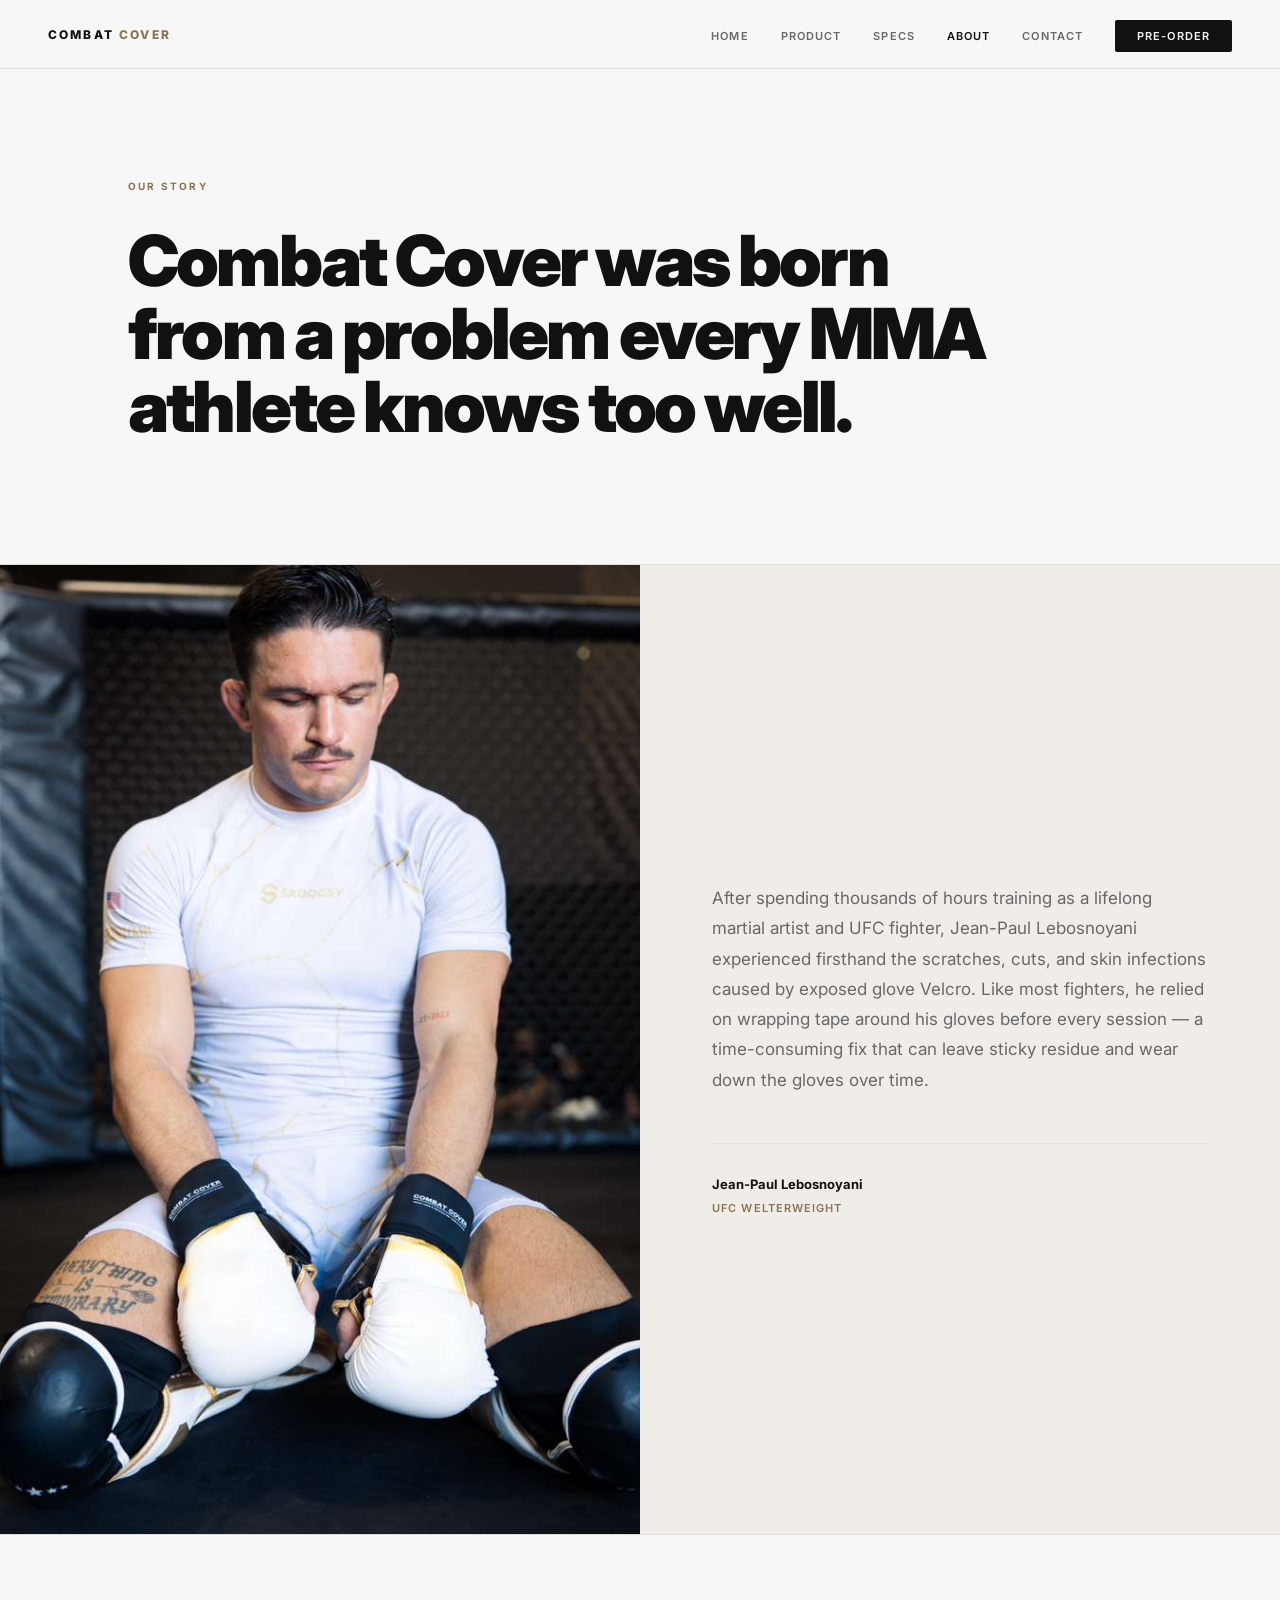
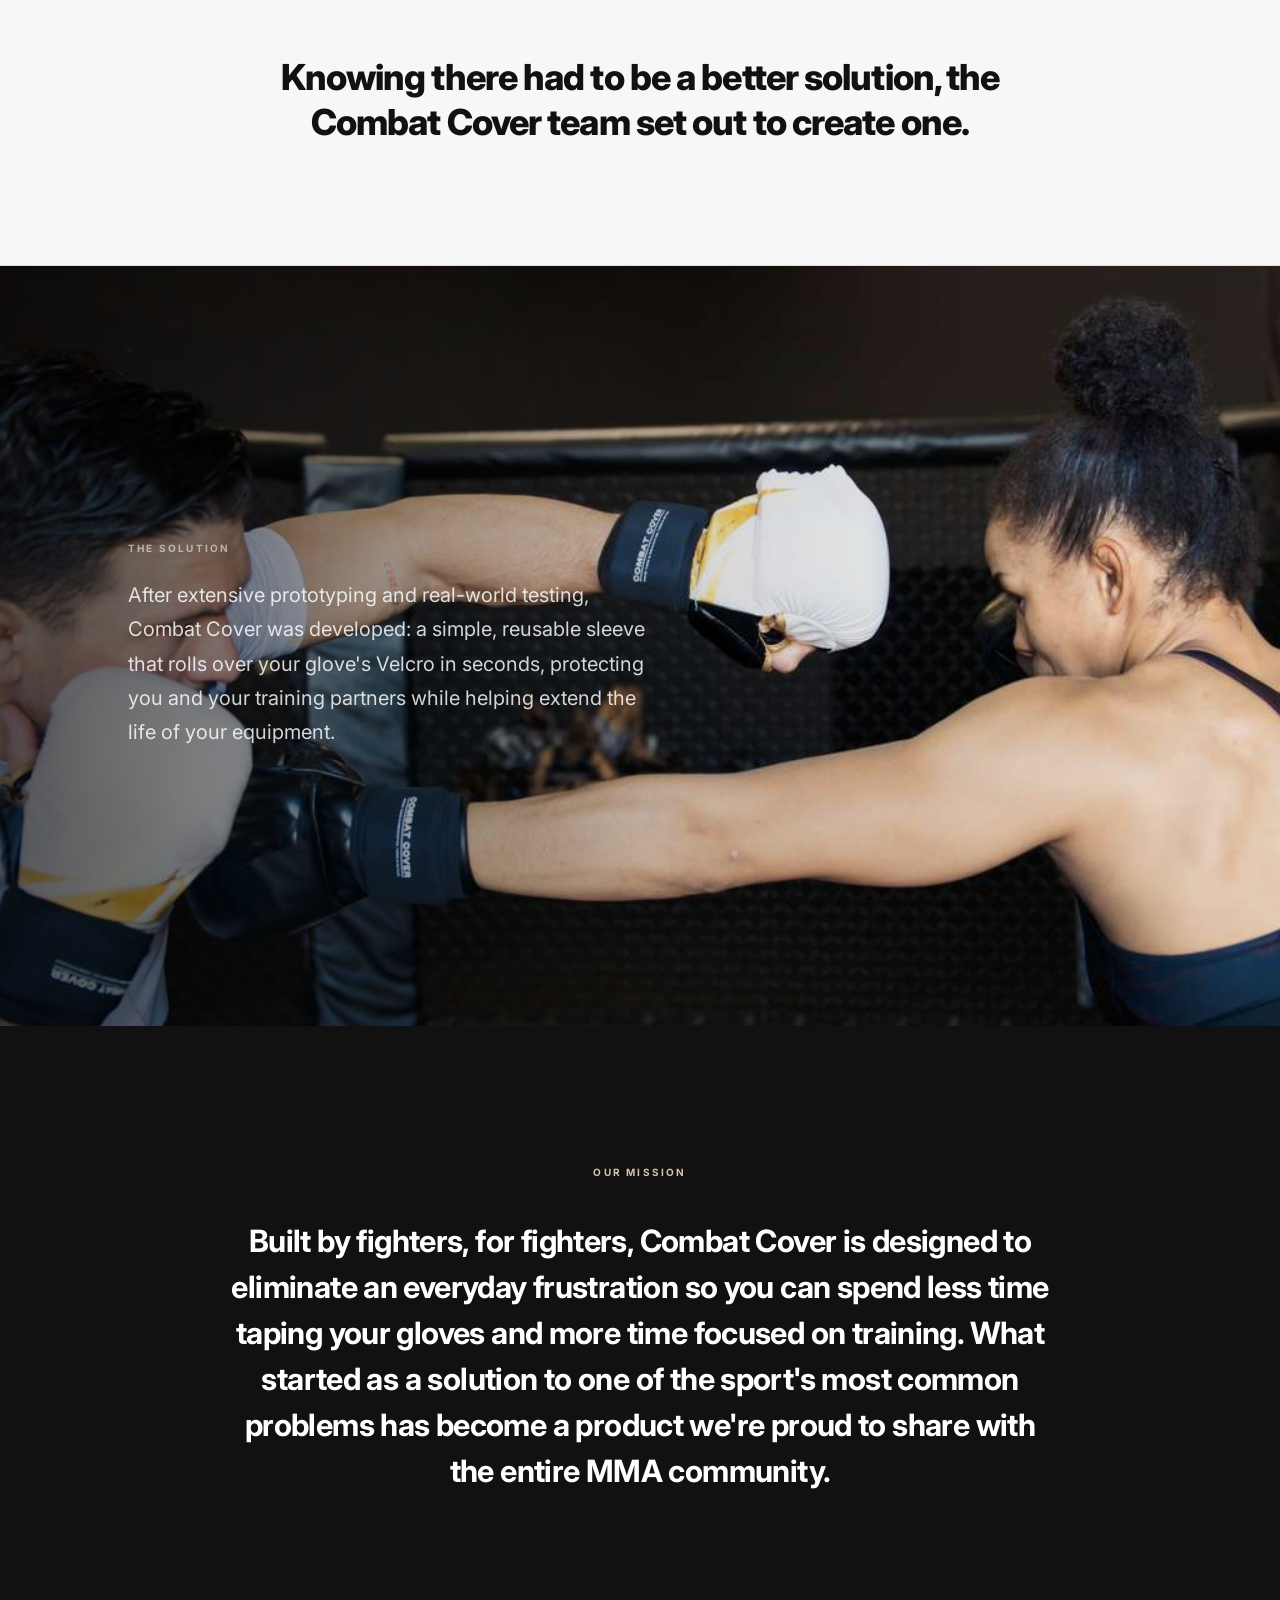
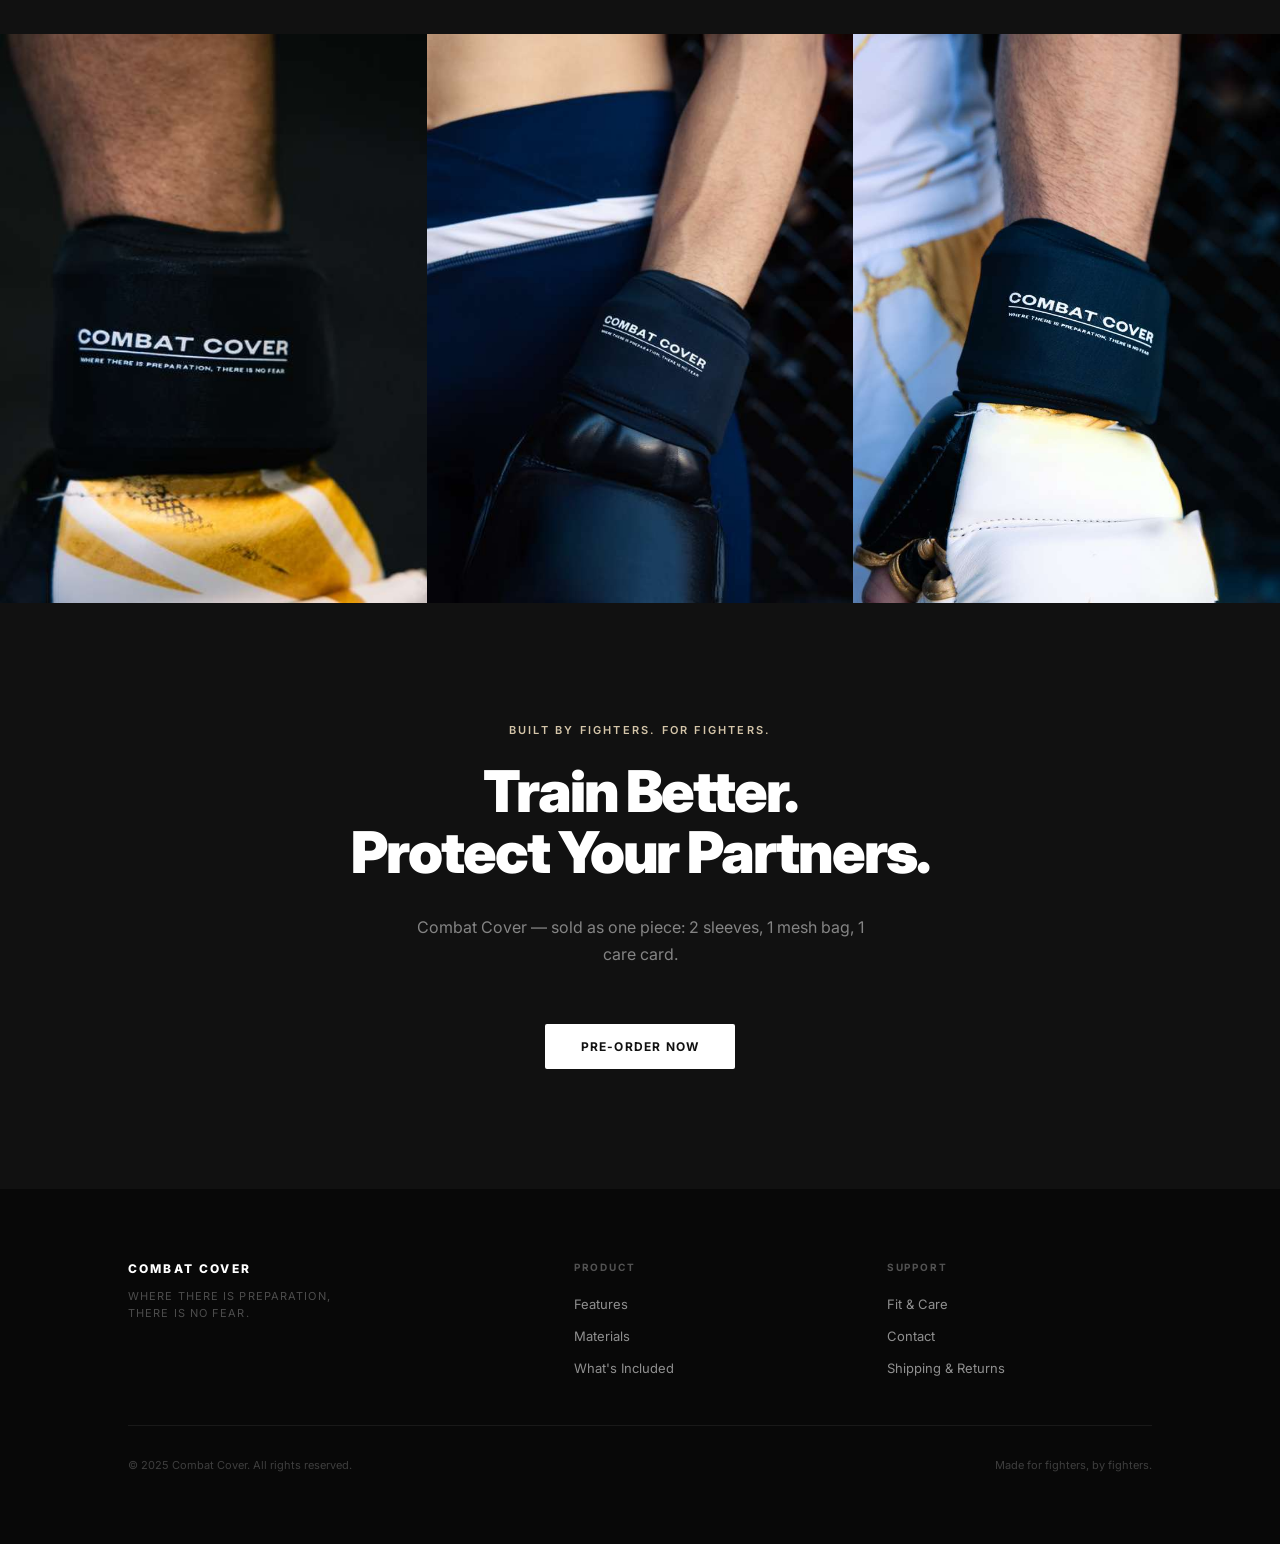
==== about.html @ d0fc9326 "updated pictures and added about and product page" ====
<!DOCTYPE html>
<html lang="en">
<head>
<meta charset="UTF-8">
<meta name="viewport" content="width=device-width, initial-scale=1.0">
<title>About — Combat Cover</title>
<link rel="preconnect" href="https://fonts.googleapis.com">
<link rel="preconnect" href="https://fonts.gstatic.com" crossorigin>
<link href="https://fonts.googleapis.com/css2?family=Inter:wght@300;400;500;600;700;800;900&display=swap" rel="stylesheet">
<style>

*, *::before, *::after { margin: 0; padding: 0; box-sizing: border-box; }

:root {
  --bg:       #F7F7F7;
  --text:     #111111;
  --accent:   #8B7355;
  --accent-lt:#D4C5A9;
  --mid:      #686868;
  --border:   #E0DDD8;
  --warm:     #F0EDE8;
  --dark-bg:  #111111;
  --font:     'Inter', -apple-system, 'Helvetica Neue', sans-serif;
  --ease:     cubic-bezier(0.16, 1, 0.3, 1);
}

html { background: var(--bg); color: var(--text); font-family: var(--font);
       -webkit-font-smoothing: antialiased; }
body { overflow-x: hidden; }
a    { text-decoration: none; color: inherit; }

/* ============================================================
   NAVBAR
   ============================================================ */
nav {
  position: fixed; top: 0; left: 0; right: 0;
  z-index: 200;
  height: 68px; padding: 0 48px;
  display: flex; align-items: center; justify-content: space-between;
  transition: background 0.4s, border-color 0.4s, backdrop-filter 0.4s;
}
nav.solid {
  background: rgba(247,247,247,0.92);
  backdrop-filter: blur(14px); -webkit-backdrop-filter: blur(14px);
  border-bottom: 1px solid var(--border);
}
.nav-logo { font-size: 12px; font-weight: 800; letter-spacing: 0.18em; text-transform: uppercase; }
.nav-logo em { font-style: normal; color: var(--accent); }
.nav-links { display: flex; align-items: center; gap: 32px; list-style: none; }
.nav-links a { font-size: 11px; font-weight: 600; letter-spacing: 0.1em; text-transform: uppercase;
               color: var(--mid); transition: color 0.2s; }
.nav-links a:hover { color: var(--text); }
.nav-links .cta-link { background: var(--text); color: var(--bg); padding: 9px 22px;
                        border-radius: 2px; transition: background 0.2s, transform 0.2s; }
.nav-links .cta-link:hover { background: var(--accent); color: #fff; transform: translateY(-1px); }

/* ============================================================
   HAMBURGER
   ============================================================ */
.hamburger {
  display: none; flex-direction: column; justify-content: center;
  gap: 5px; background: none; border: none; cursor: pointer; padding: 6px 4px; z-index: 201;
}
.hamburger span {
  display: block; width: 22px; height: 2px; background: var(--text);
  border-radius: 1px; transition: transform 0.35s var(--ease), opacity 0.25s;
  transform-origin: center;
}
.hamburger.active span:nth-child(1) { transform: translateY(7px) rotate(45deg); }
.hamburger.active span:nth-child(2) { opacity: 0; transform: scaleX(0); }
.hamburger.active span:nth-child(3) { transform: translateY(-7px) rotate(-45deg); }

#mobile-menu {
  position: fixed; top: 68px; left: 0; right: 0; z-index: 190;
  background: rgba(247,247,247,0.97); backdrop-filter: blur(16px); -webkit-backdrop-filter: blur(16px);
  border-bottom: 1px solid var(--border); max-height: 0; overflow: hidden;
  transition: max-height 0.4s var(--ease);
}
#mobile-menu.open { max-height: 380px; }
#mobile-menu ul { list-style: none; padding: 16px 24px 28px; display: flex; flex-direction: column; gap: 0; }
#mobile-menu li { border-bottom: 1px solid var(--border); }
#mobile-menu li:last-child { border-bottom: none; }
#mobile-menu a { display: block; padding: 16px 0; font-size: 13px; font-weight: 600;
                  letter-spacing: 0.08em; text-transform: uppercase; color: var(--text); }
.menu-cta { display: block; margin: 16px 24px 24px; background: var(--text); color: var(--bg) !important;
             text-align: center; padding: 16px; border-radius: 2px;
             font-size: 12px; font-weight: 700; letter-spacing: 0.1em; text-transform: uppercase; }

/* ============================================================
   SHARED
   ============================================================ */
.overline {
  font-size: 10px; font-weight: 700; letter-spacing: 0.22em;
  text-transform: uppercase; color: var(--accent);
  display: block; margin-bottom: 18px;
}
.btn {
  display: inline-block; border: none; cursor: pointer;
  font-size: 12px; font-weight: 700; letter-spacing: 0.1em;
  text-transform: uppercase; padding: 15px 36px; border-radius: 2px;
  transition: background 0.2s, color 0.2s, transform 0.2s, border-color 0.2s;
}
.btn-dark  { background: var(--text); color: var(--bg); }
.btn-dark:hover  { background: var(--accent); transform: translateY(-2px); }
.btn-light { background: #fff; color: var(--text); }
.btn-light:hover { background: var(--accent-lt); transform: translateY(-2px); }

/* ============================================================
   SCROLL REVEAL
   ============================================================ */
.reveal {
  opacity: 0; transform: translateY(28px);
  transition: opacity 0.85s var(--ease), transform 0.85s var(--ease);
}
.reveal.d1 { transition-delay: 0.1s; }
.reveal.d2 { transition-delay: 0.22s; }
.reveal.d3 { transition-delay: 0.34s; }
.reveal.visible { opacity: 1; transform: none; }

/* ============================================================
   ABOUT HERO
   ============================================================ */
#about-hero {
  padding: 180px 10% 120px;
  background: var(--bg);
  border-bottom: 1px solid var(--border);
  max-width: 100%;
}
.about-hero-overline {
  font-size: 10px; font-weight: 700; letter-spacing: 0.22em;
  text-transform: uppercase; color: var(--accent); display: block; margin-bottom: 32px;
}
.about-hero-headline {
  font-size: clamp(36px, 5.5vw, 80px);
  font-weight: 900; line-height: 1.04; letter-spacing: -0.04em;
  max-width: 900px;
}

/* ============================================================
   FOUNDER SECTION
   ============================================================ */
#founder {
  display: grid; grid-template-columns: 1fr 1fr;
  align-items: stretch; background: var(--warm);
}
.founder-visual { overflow: hidden; }
.founder-visual img {
  width: 100%; height: auto; display: block;
  transition: transform 0.7s var(--ease);
}
#founder:hover .founder-visual img { transform: scale(1.02); }
.founder-text {
  display: flex; flex-direction: column; justify-content: center;
  padding: 100px 72px;
}
.founder-text p {
  font-size: clamp(15px, 1.4vw, 17px); line-height: 1.78; color: var(--mid);
  margin-bottom: 0;
}
.founder-credit {
  margin-top: 48px; padding-top: 32px; border-top: 1px solid var(--border);
}
.founder-credit strong { display: block; font-size: 13px; font-weight: 700; color: var(--text); margin-bottom: 4px; }
.founder-credit span { font-size: 11px; font-weight: 600; letter-spacing: 0.1em;
                        text-transform: uppercase; color: var(--accent); }

/* ============================================================
   TRANSITION QUOTE
   ============================================================ */
#transition-quote {
  background: var(--bg); padding: 120px 10%;
  border-top: 1px solid var(--border); border-bottom: 1px solid var(--border);
  display: flex; align-items: center; justify-content: center;
}
.transition-quote-inner { max-width: 760px; text-align: center; }
.transition-quote-inner p {
  font-size: clamp(22px, 2.8vw, 38px); font-weight: 800;
  line-height: 1.25; letter-spacing: -0.025em; color: var(--text);
}

/* ============================================================
   ACTION BAND
   ============================================================ */
#action-band {
  position: relative; overflow: hidden;
  height: clamp(480px, 65vw, 760px);
}
#action-band img {
  width: 100%; height: 100%; object-fit: cover; object-position: center 40%; display: block;
}
#action-band .band-overlay {
  position: absolute; inset: 0;
  background: linear-gradient(to right, rgba(0,0,0,0.65) 0%, rgba(0,0,0,0.15) 55%, transparent 100%);
  display: flex; align-items: center; padding: 0 10%;
}
.band-text { color: #fff; max-width: 520px; }
.band-text .overline { color: rgba(255,255,255,0.55); margin-bottom: 24px; }
.band-text p {
  font-size: clamp(16px, 1.8vw, 20px); line-height: 1.72; color: rgba(255,255,255,0.82);
}

/* ============================================================
   MISSION
   ============================================================ */
#mission {
  background: var(--dark-bg); padding: 140px 10%;
  display: flex; flex-direction: column; align-items: center; justify-content: center;
  text-align: center;
}
.mission-label {
  font-size: 10px; font-weight: 700; letter-spacing: 0.22em;
  text-transform: uppercase; color: var(--accent-lt); margin-bottom: 40px; display: block;
}
.mission-text {
  font-size: clamp(20px, 2.4vw, 32px); font-weight: 700;
  line-height: 1.5; letter-spacing: -0.02em;
  color: #fff; max-width: 820px;
}
.mission-text em { font-style: normal; color: var(--accent-lt); }

/* ============================================================
   PHOTO STRIP
   ============================================================ */
#photo-strip {
  display: grid; grid-template-columns: repeat(3, 1fr); gap: 0;
}
#photo-strip img {
  width: 100%; aspect-ratio: 3/4; object-fit: cover; display: block;
  transition: transform 0.7s var(--ease);
}
#photo-strip img:hover { transform: scale(1.03); }
.strip-item { overflow: hidden; position: relative; }

/* ============================================================
   CTA
   ============================================================ */
#cta {
  background: var(--dark-bg); min-height: 60vh;
  display: flex; flex-direction: column; align-items: center; justify-content: center;
  text-align: center; padding: 120px 20%;
}
.cta-pre  { font-size: 11px; font-weight: 600; letter-spacing: 0.2em; text-transform: uppercase;
             color: var(--accent-lt); margin-bottom: 24px; }
.cta-head { font-size: clamp(36px, 4.5vw, 64px); font-weight: 900; line-height: 1.05;
             letter-spacing: -0.035em; color: #fff; margin-bottom: 32px; max-width: 640px; }
.cta-sub  { font-size: 16px; line-height: 1.68; color: rgba(247,247,247,0.5);
             margin-bottom: 56px; max-width: 460px; }

/* ============================================================
   FOOTER
   ============================================================ */
footer {
  background: #080808; padding: 72px 10%;
  display: grid; grid-template-columns: 1.5fr 1fr 1fr; gap: 48px;
}
.ft-brand .ft-logo { font-size: 12px; font-weight: 800; letter-spacing: 0.18em;
                      text-transform: uppercase; color: #fff; margin-bottom: 12px; }
.ft-brand .ft-tag  { font-size: 11px; color: rgba(255,255,255,0.28);
                      letter-spacing: 0.1em; text-transform: uppercase; line-height: 1.6; }
.ft-col h5 { font-size: 10px; font-weight: 700; letter-spacing: 0.18em; text-transform: uppercase;
              color: rgba(255,255,255,0.3); margin-bottom: 20px; }
.ft-col ul { list-style: none; display: flex; flex-direction: column; gap: 12px; }
.ft-col a  { font-size: 13px; color: rgba(255,255,255,0.55); transition: color 0.2s; }
.ft-col a:hover { color: #fff; }
.ft-copy {
  grid-column: 1 / -1; border-top: 1px solid rgba(255,255,255,0.07);
  padding-top: 32px; display: flex; justify-content: space-between;
  font-size: 11px; color: rgba(255,255,255,0.22);
}

/* ============================================================
   RESPONSIVE
   ============================================================ */
@media (max-width: 900px) {
  nav { padding: 0 24px; }
  .nav-links { display: none; }
  .hamburger { display: flex; }

  #about-hero { padding: 130px 24px 80px; }

  #founder { grid-template-columns: 1fr; }
  .founder-visual { order: -1; }
  .founder-text { padding: 56px 24px; }

  #transition-quote { padding: 80px 24px; }

  .band-text { max-width: 100%; }

  #mission { padding: 96px 24px; }

  #photo-strip { grid-template-columns: 1fr; }
  #photo-strip img { aspect-ratio: 4/3; }

  #cta { padding: 88px 24px; min-height: auto; }

  footer { grid-template-columns: 1fr; padding: 56px 24px; }
  .ft-copy { flex-direction: column; gap: 8px; }
}

</style>
</head>
<body>

<!-- ============================================================
     NAVBAR
     ============================================================ -->
<nav id="navbar">
  <a href="index.html" class="nav-logo">Combat <em>Cover</em></a>
  <ul class="nav-links">
    <li><a href="index.html">Home</a></li>
    <li><a href="product.html">Product</a></li>
    <li><a href="index.html#materials">Specs</a></li>
    <li><a href="about.html" style="color: var(--text);">About</a></li>
    <li><a href="index.html#contact">Contact</a></li>
    <li><a href="product.html" class="cta-link">Pre-order</a></li>
  </ul>
  <button class="hamburger" id="hamburger" aria-label="Open menu">
    <span></span><span></span><span></span>
  </button>
</nav>

<div id="mobile-menu">
  <ul>
    <li><a href="index.html" class="menu-link">Home</a></li>
    <li><a href="product.html" class="menu-link">Product</a></li>
    <li><a href="index.html#materials" class="menu-link">Specs</a></li>
    <li><a href="about.html" class="menu-link">About</a></li>
    <li><a href="index.html#contact" class="menu-link">Contact</a></li>
  </ul>
  <a href="product.html" class="menu-cta menu-link">Pre-order Now</a>
</div>

<!-- ============================================================
     HERO
     ============================================================ -->
<section id="about-hero">
  <span class="about-hero-overline reveal">Our Story</span>
  <h1 class="about-hero-headline reveal d1">Combat Cover was born from a problem every MMA athlete knows too well.</h1>
</section>

<!-- ============================================================
     FOUNDER
     ============================================================ -->
<section id="founder">
  <div class="founder-visual">
    <img src="images/f8.jpeg" alt="Jean-Paul Lebosnoyani, UFC Welterweight">
  </div>
  <div class="founder-text">
    <p class="reveal d1">After spending thousands of hours training as a lifelong martial artist and UFC fighter, Jean-Paul Lebosnoyani experienced firsthand the scratches, cuts, and skin infections caused by exposed glove Velcro. Like most fighters, he relied on wrapping tape around his gloves before every session — a time-consuming fix that can leave sticky residue and wear down the gloves over time.</p>
    <div class="founder-credit reveal d2">
      <strong>Jean-Paul Lebosnoyani</strong>
      <span>UFC Welterweight</span>
    </div>
  </div>
</section>

<!-- ============================================================
     TRANSITION QUOTE
     ============================================================ -->
<section id="transition-quote">
  <div class="transition-quote-inner">
    <p class="reveal">Knowing there had to be a better solution, the Combat Cover team set out to create one.</p>
  </div>
</section>

<!-- ============================================================
     ACTION BAND
     ============================================================ -->
<section id="action-band">
  <img src="images/f7.jpeg" alt="Fighters sparring with Combat Cover">
  <div class="band-overlay">
    <div class="band-text">
      <span class="overline">The Solution</span>
      <p class="reveal">After extensive prototyping and real-world testing, Combat Cover was developed: a simple, reusable sleeve that rolls over your glove's Velcro in seconds, protecting you and your training partners while helping extend the life of your equipment.</p>
    </div>
  </div>
</section>

<!-- ============================================================
     MISSION
     ============================================================ -->
<section id="mission">
  <span class="mission-label reveal">Our Mission</span>
  <p class="mission-text reveal d1">Built by fighters, for fighters, Combat Cover is designed to eliminate an everyday frustration so you can spend less time taping your gloves and more time focused on training. What started as a solution to one of the sport's most common problems has become a product we're proud to share with the entire MMA community.</p>
</section>

<!-- ============================================================
     PHOTO STRIP
     ============================================================ -->
<div id="photo-strip">
  <div class="strip-item">
    <img src="images/f1.jpeg" alt="Combat Cover on glove">
  </div>
  <div class="strip-item">
    <img src="images/f2.jpeg" alt="Combat Cover at the cage">
  </div>
  <div class="strip-item">
    <img src="images/f12.jpeg" alt="Combat Cover detail">
  </div>
</div>

<!-- ============================================================
     CTA
     ============================================================ -->
<section id="cta">
  <p class="cta-pre reveal">Built by fighters. For fighters.</p>
  <h2 class="cta-head reveal d1">Train Better.<br>Protect Your Partners.</h2>
  <p class="cta-sub reveal d2">Combat Cover — sold as one piece: 2 sleeves, 1 mesh bag, 1 care card.</p>
  <a href="product.html" class="btn btn-light reveal d3">Pre-order Now</a>
</section>

<!-- ============================================================
     FOOTER
     ============================================================ -->
<footer>
  <div class="ft-brand">
    <div class="ft-logo">Combat Cover</div>
    <div class="ft-tag">Where there is preparation,<br>there is no fear.</div>
  </div>
  <div class="ft-col">
    <h5>Product</h5>
    <ul>
      <li><a href="index.html#features">Features</a></li>
      <li><a href="index.html#materials">Materials</a></li>
      <li><a href="index.html#includes">What's Included</a></li>
    </ul>
  </div>
  <div class="ft-col">
    <h5>Support</h5>
    <ul>
      <li><a href="index.html#care">Fit &amp; Care</a></li>
      <li><a href="#">Contact</a></li>
      <li><a href="#">Shipping &amp; Returns</a></li>
    </ul>
  </div>
  <div class="ft-copy">
    <span>© 2025 Combat Cover. All rights reserved.</span>
    <span>Made for fighters, by fighters.</span>
  </div>
</footer>

<script>
const navbar   = document.getElementById('navbar')
const hamburger  = document.getElementById('hamburger')
const mobileMenu = document.getElementById('mobile-menu')

window.addEventListener('scroll', () => {
  navbar.classList.toggle('solid', window.scrollY > 40)
}, { passive: true })

hamburger.addEventListener('click', () => {
  hamburger.classList.toggle('active')
  mobileMenu.classList.toggle('open')
})
mobileMenu.querySelectorAll('.menu-link').forEach(link => {
  link.addEventListener('click', () => {
    hamburger.classList.remove('active')
    mobileMenu.classList.remove('open')
  })
})

const revealObs = new IntersectionObserver(entries => {
  entries.forEach(e => {
    if (e.isIntersecting) { e.target.classList.add('visible'); revealObs.unobserve(e.target) }
  })
}, { threshold: 0.12, rootMargin: '0px 0px -40px 0px' })
document.querySelectorAll('.reveal').forEach(el => revealObs.observe(el))
</script>

</body>
</html>
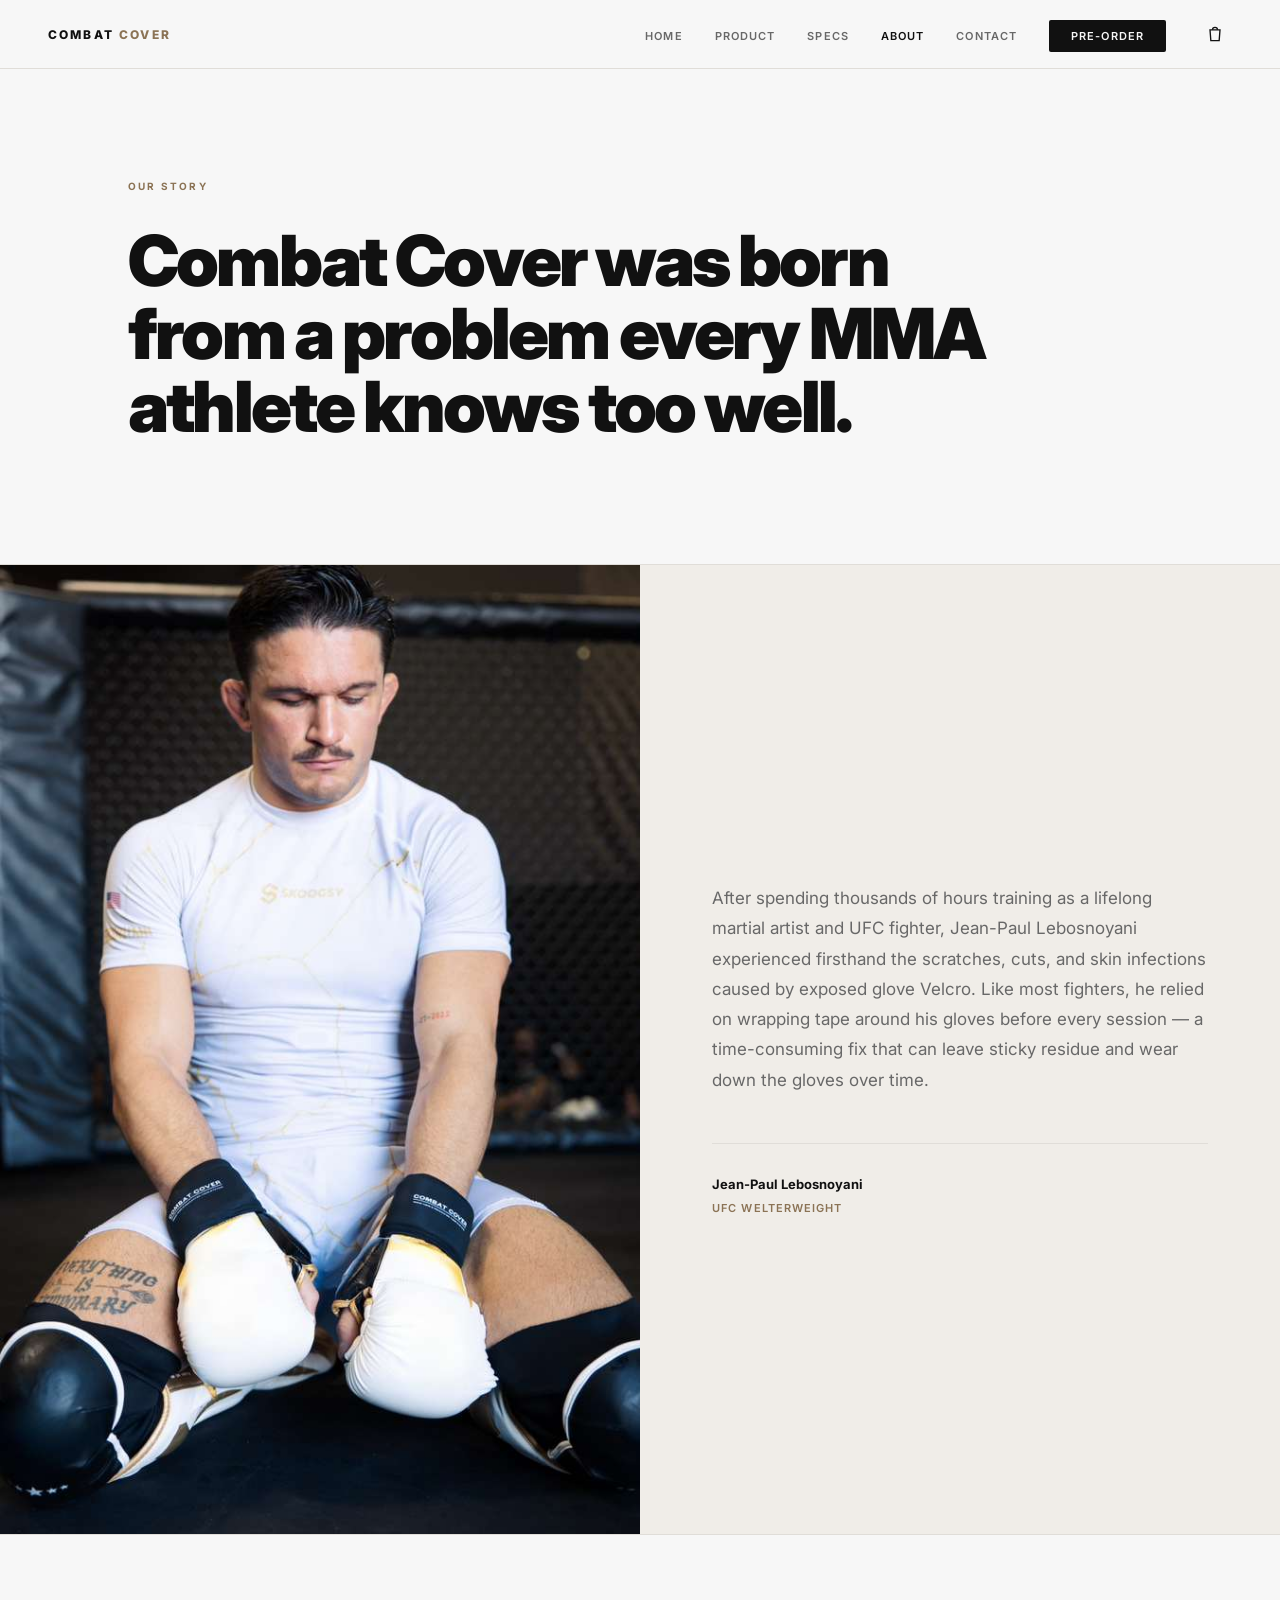
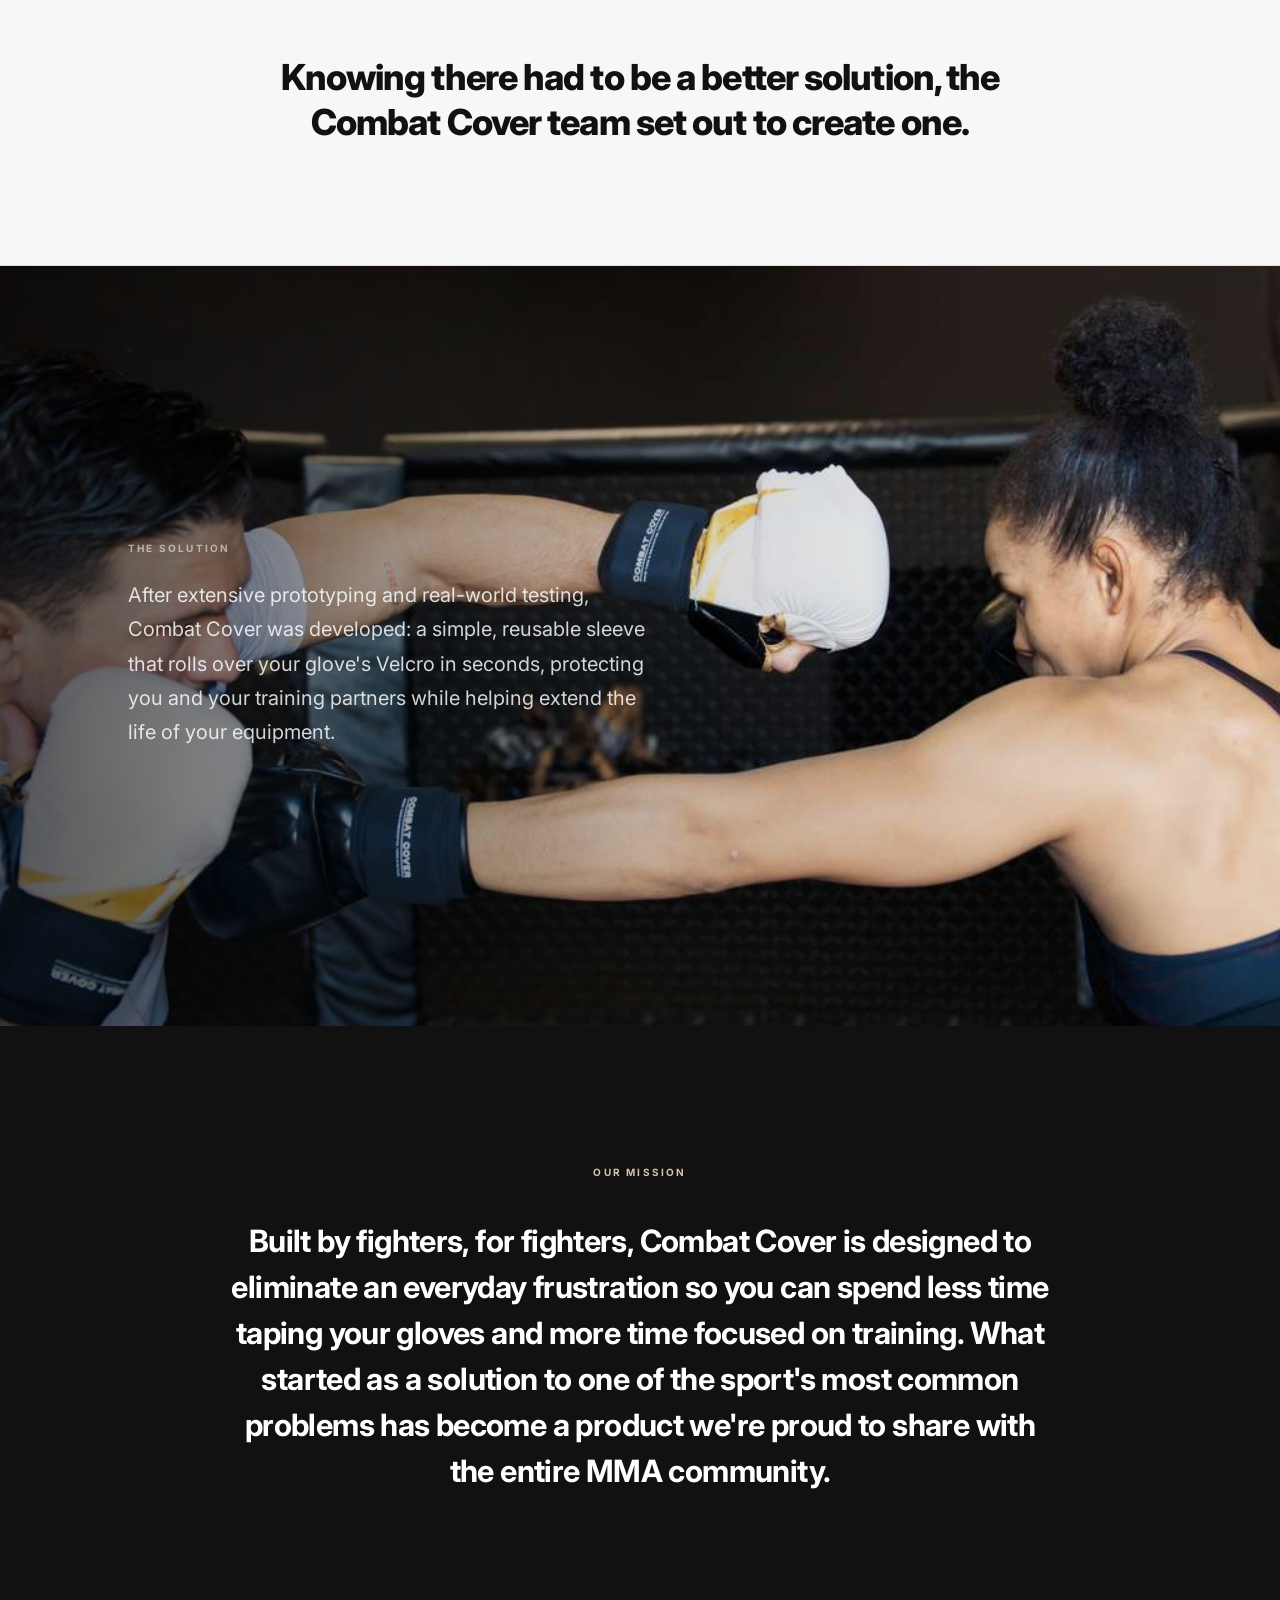
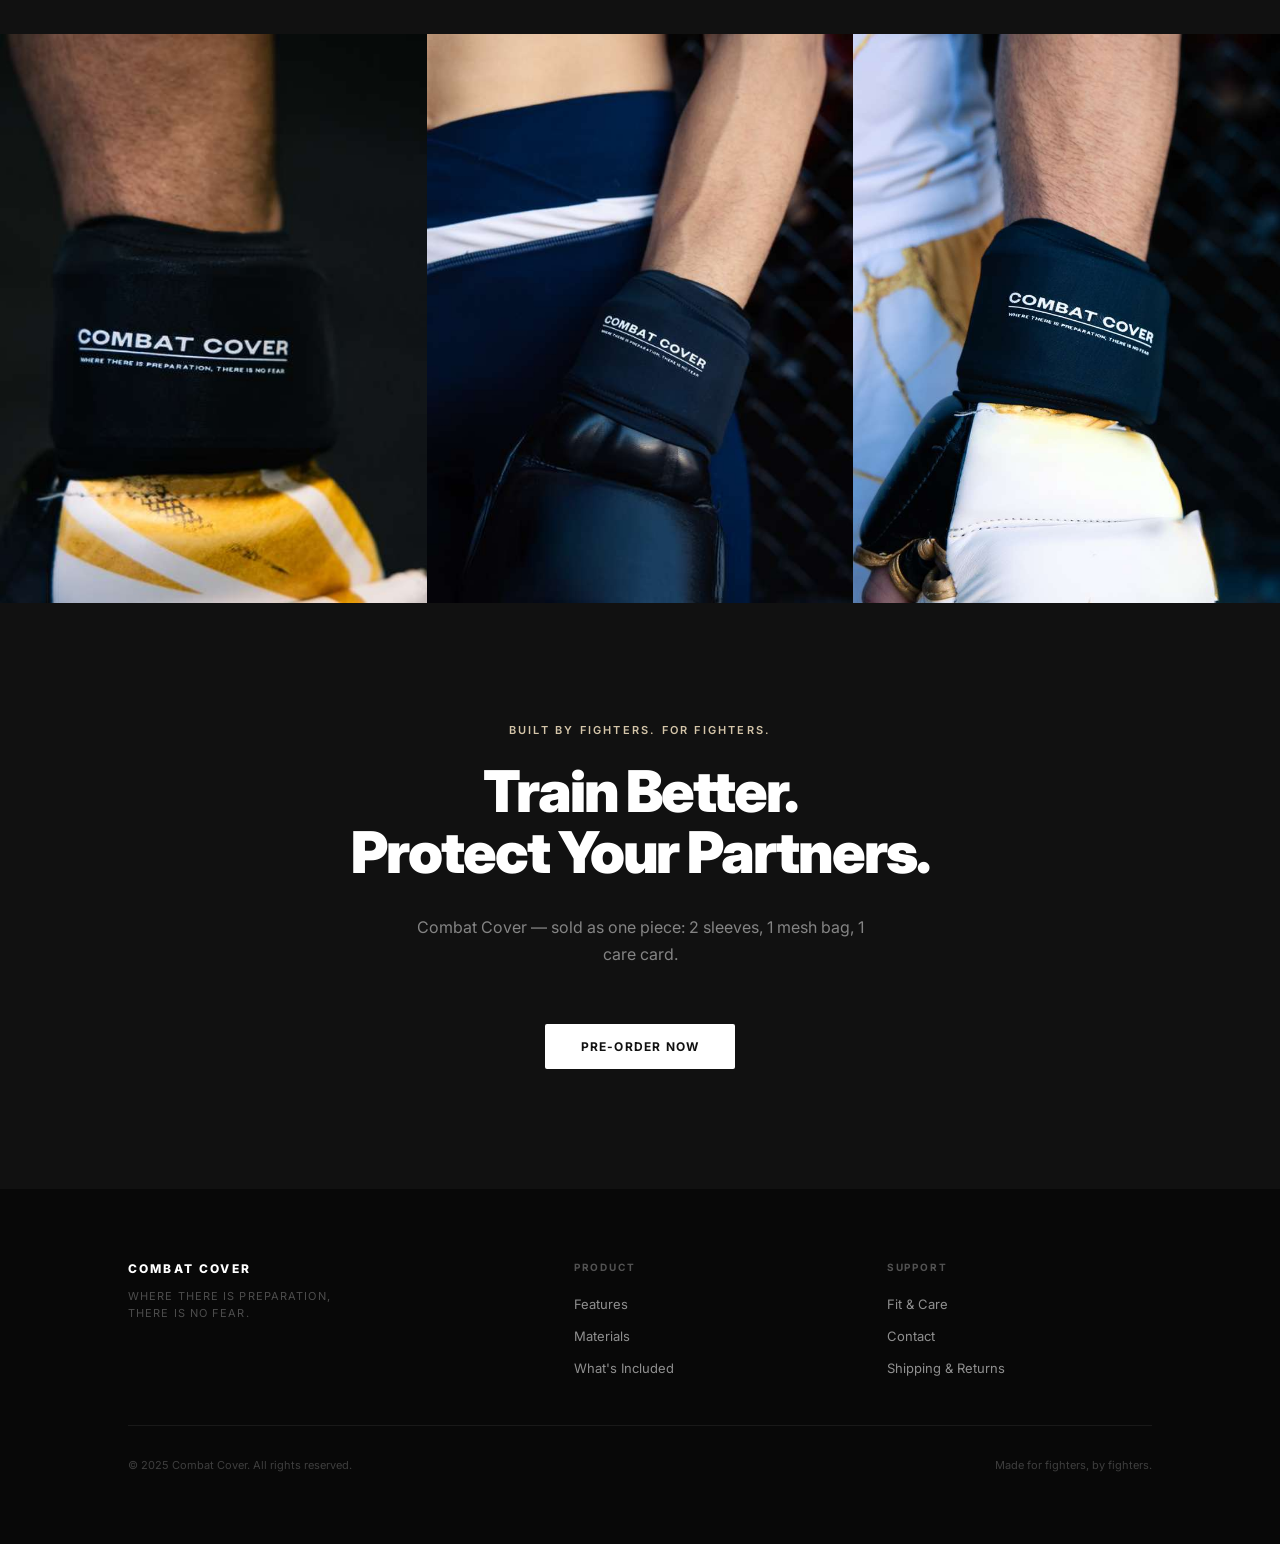
==== commit a12ea52c: "shopify api and bug fixed" ====
--- a/about.html
+++ b/about.html
@@ -7,6 +7,7 @@
 <link rel="preconnect" href="https://fonts.googleapis.com">
 <link rel="preconnect" href="https://fonts.gstatic.com" crossorigin>
 <link href="https://fonts.googleapis.com/css2?family=Inter:wght@300;400;500;600;700;800;900&display=swap" rel="stylesheet">
+<link rel="stylesheet" href="cart.css">
 <style>
 
 *, *::before, *::after { margin: 0; padding: 0; box-sizing: border-box; }
@@ -306,17 +307,25 @@
      ============================================================ -->
 <nav id="navbar">
   <a href="index.html" class="nav-logo">Combat <em>Cover</em></a>
-  <ul class="nav-links">
-    <li><a href="index.html">Home</a></li>
-    <li><a href="product.html">Product</a></li>
-    <li><a href="index.html#materials">Specs</a></li>
-    <li><a href="about.html" style="color: var(--text);">About</a></li>
-    <li><a href="index.html#contact">Contact</a></li>
-    <li><a href="product.html" class="cta-link">Pre-order</a></li>
-  </ul>
-  <button class="hamburger" id="hamburger" aria-label="Open menu">
-    <span></span><span></span><span></span>
-  </button>
+  <div class="nav-menu">
+    <ul class="nav-links">
+      <li><a href="index.html">Home</a></li>
+      <li><a href="product.html">Product</a></li>
+      <li><a href="index.html#materials">Specs</a></li>
+      <li><a href="about.html" style="color: var(--text);">About</a></li>
+      <li><a href="index.html#contact">Contact</a></li>
+      <li><a href="product.html" class="cta-link">Pre-order</a></li>
+    </ul>
+    <div class="nav-right">
+      <button class="cart-toggle" aria-label="Open cart">
+        <svg viewBox="0 0 24 24" fill="none" stroke="currentColor" stroke-width="1.6"><path d="M6 7h12l-1 13H7L6 7z"/><path d="M9 7a3 3 0 0 1 6 0"/></svg>
+        <span class="cart-badge">0</span>
+      </button>
+      <button class="hamburger" id="hamburger" aria-label="Open menu">
+        <span></span><span></span><span></span>
+      </button>
+    </div>
+  </div>
 </nav>
 
 <div id="mobile-menu">
@@ -429,7 +438,7 @@
     <h5>Support</h5>
     <ul>
       <li><a href="index.html#care">Fit &amp; Care</a></li>
-      <li><a href="#">Contact</a></li>
+      <li><a href="index.html#contact">Contact</a></li>
       <li><a href="#">Shipping &amp; Returns</a></li>
     </ul>
   </div>
@@ -439,6 +448,7 @@
   </div>
 </footer>
 
+<script type="module" src="cart.js"></script>
 <script>
 const navbar   = document.getElementById('navbar')
 const hamburger  = document.getElementById('hamburger')
--- a/cart.css
+++ b/cart.css
@@ -0,0 +1,92 @@
+/* ============================================================
+   COMBAT COVER — shared cart icon + slide-in drawer
+   Included on index.html, product.html, about.html
+   ============================================================ */
+
+.nav-menu { display: flex; align-items: center; gap: 32px; }
+.nav-right { display: flex; align-items: center; gap: 14px; }
+
+.cart-toggle {
+  position: relative;
+  display: inline-flex; align-items: center; justify-content: center;
+  width: 34px; height: 34px;
+  background: none; border: none; cursor: pointer;
+  color: var(--text);
+}
+.cart-toggle svg { width: 20px; height: 20px; }
+.cart-badge {
+  position: absolute; top: -2px; right: -2px;
+  min-width: 16px; height: 16px; padding: 0 4px;
+  border-radius: 999px; background: var(--accent); color: #fff;
+  font-size: 10px; font-weight: 700; line-height: 16px; text-align: center;
+  display: none;
+}
+.cart-badge.show { display: block; }
+
+.cart-overlay {
+  position: fixed; inset: 0; background: rgba(0,0,0,0.4);
+  z-index: 300; opacity: 0; pointer-events: none; transition: opacity 0.3s ease;
+}
+.cart-overlay.open { opacity: 1; pointer-events: auto; }
+
+.cart-drawer {
+  position: fixed; top: 0; right: 0; bottom: 0;
+  width: min(420px, 100vw);
+  background: var(--bg); z-index: 301;
+  display: flex; flex-direction: column;
+  transform: translateX(100%);
+  transition: transform 0.35s cubic-bezier(0.16,1,0.3,1);
+  box-shadow: -8px 0 32px rgba(0,0,0,0.16);
+}
+.cart-drawer.open { transform: translateX(0); }
+
+.cart-drawer-head {
+  display: flex; align-items: center; justify-content: space-between;
+  padding: 24px; border-bottom: 1px solid var(--border);
+}
+.cart-drawer-head h3 {
+  font-size: 12px; font-weight: 800; letter-spacing: 0.16em; text-transform: uppercase;
+}
+.cart-drawer-close {
+  background: none; border: none; cursor: pointer;
+  font-size: 22px; line-height: 1; color: var(--mid);
+}
+.cart-drawer-close:hover { color: var(--text); }
+
+.cart-notice {
+  margin: 0 24px 16px; padding: 12px 14px;
+  background: var(--warm); border: 1px solid var(--border); border-radius: 3px;
+  font-size: 12.5px; line-height: 1.5; color: var(--text);
+}
+
+.cart-drawer-body { flex: 1; overflow-y: auto; padding: 8px 24px; }
+.cart-empty { color: var(--mid); font-size: 14px; padding: 48px 0; text-align: center; }
+
+.cart-line { display: flex; gap: 14px; padding: 18px 0; border-bottom: 1px solid var(--border); }
+.cart-line-img { width: 72px; height: 72px; object-fit: cover; border-radius: 3px; flex-shrink: 0; background: var(--warm); }
+.cart-line-info { flex: 1; display: flex; flex-direction: column; gap: 6px; }
+.cart-line-title { font-size: 14px; font-weight: 700; }
+.cart-line-price { font-size: 13px; color: var(--mid); }
+.cart-line-qty { display: flex; align-items: center; gap: 10px; margin-top: 4px; }
+.cart-line-qty button {
+  width: 26px; height: 26px; border: 1px solid var(--border); background: #fff;
+  cursor: pointer; border-radius: 3px; font-size: 14px; line-height: 1; color: var(--text);
+}
+.cart-line-qty button:hover { border-color: var(--text); }
+.cart-line-qty span { font-size: 13px; font-weight: 600; min-width: 16px; text-align: center; }
+.cart-line-remove {
+  font-size: 11px; letter-spacing: 0.04em; text-decoration: underline; text-underline-offset: 2px;
+  color: var(--mid); cursor: pointer; background: none; border: none; align-self: flex-start; margin-top: 2px;
+}
+.cart-line-remove:hover { color: var(--text); }
+
+.cart-drawer-foot { padding: 24px; border-top: 1px solid var(--border); }
+.cart-subtotal { display: flex; justify-content: space-between; font-size: 14px; font-weight: 700; margin-bottom: 16px; }
+.cart-checkout-btn {
+  display: flex; align-items: center; justify-content: center;
+  width: 100%; height: 52px; background: var(--text); color: var(--bg);
+  border: none; border-radius: 3px; cursor: pointer;
+  font-size: 12px; font-weight: 700; letter-spacing: 0.1em; text-transform: uppercase;
+  text-decoration: none; transition: background 0.2s, transform 0.2s;
+}
+.cart-checkout-btn:hover { background: var(--accent); color: #fff; transform: translateY(-2px); }
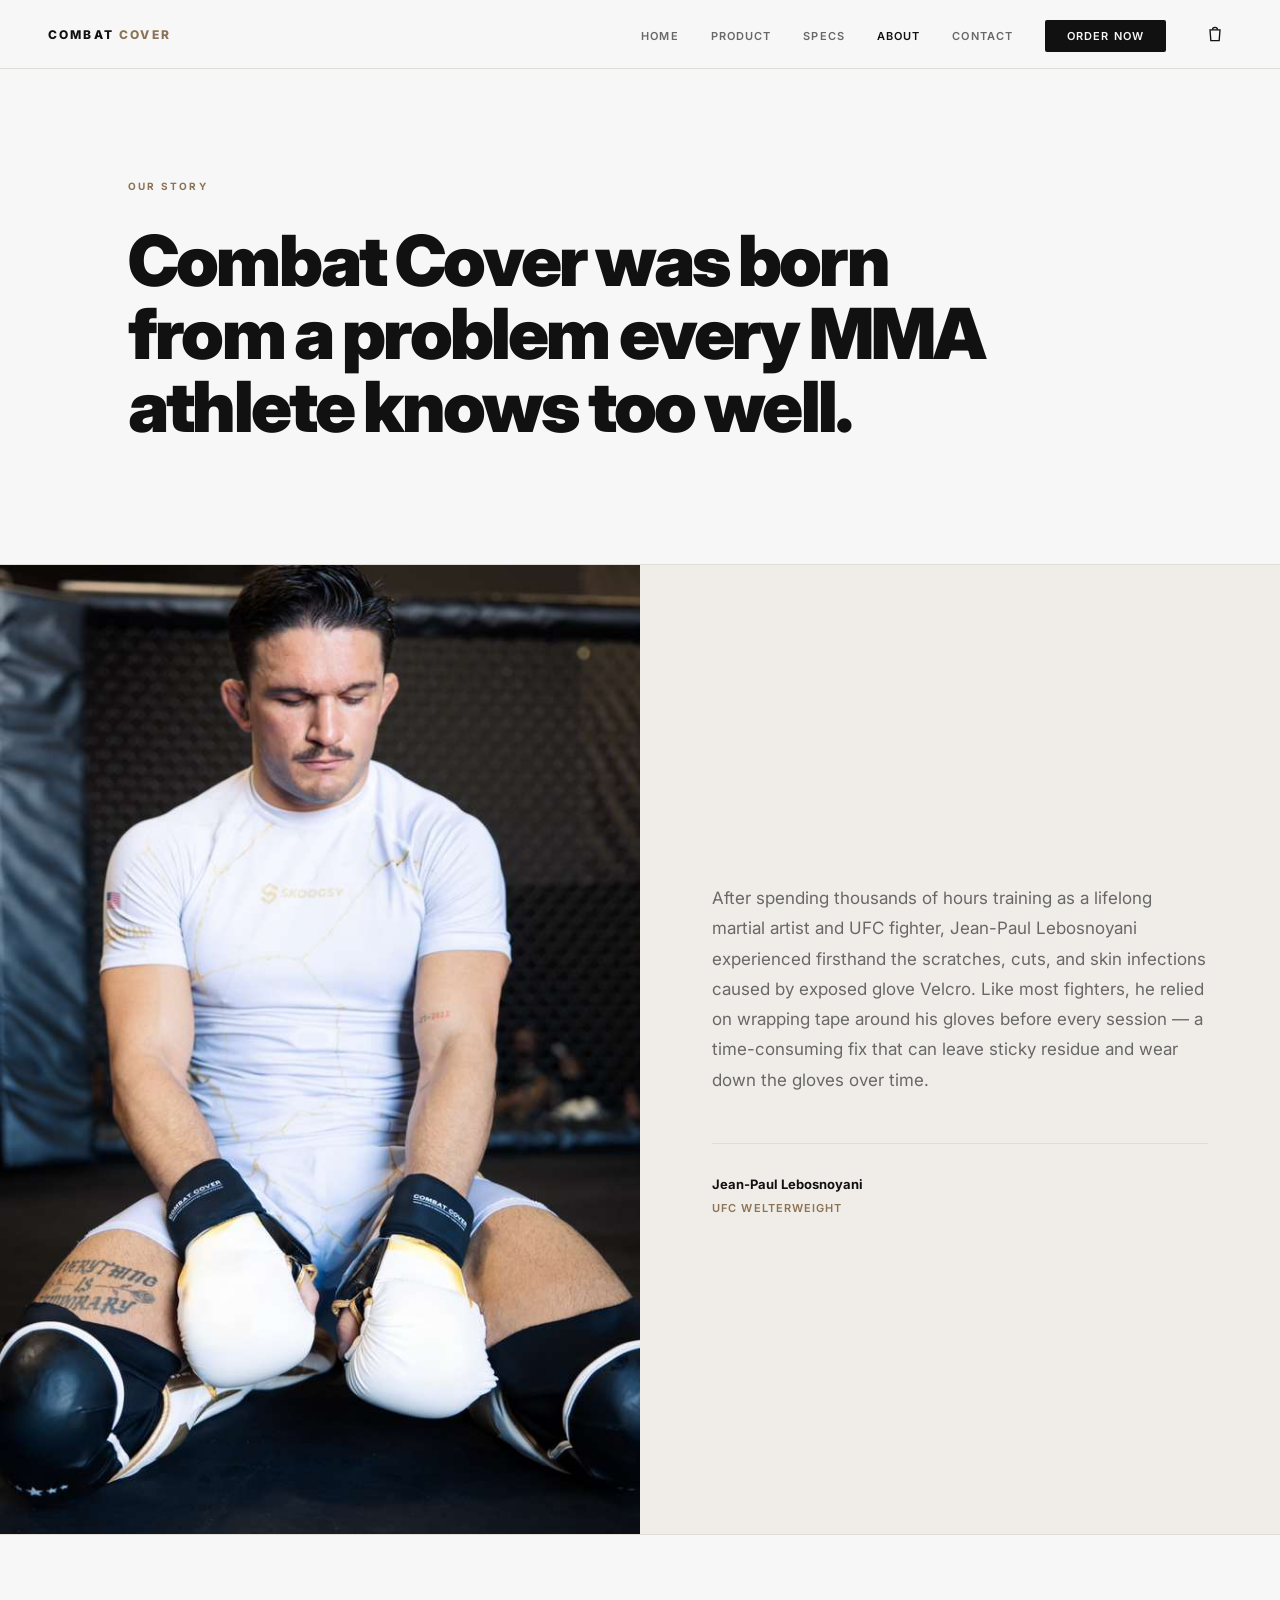
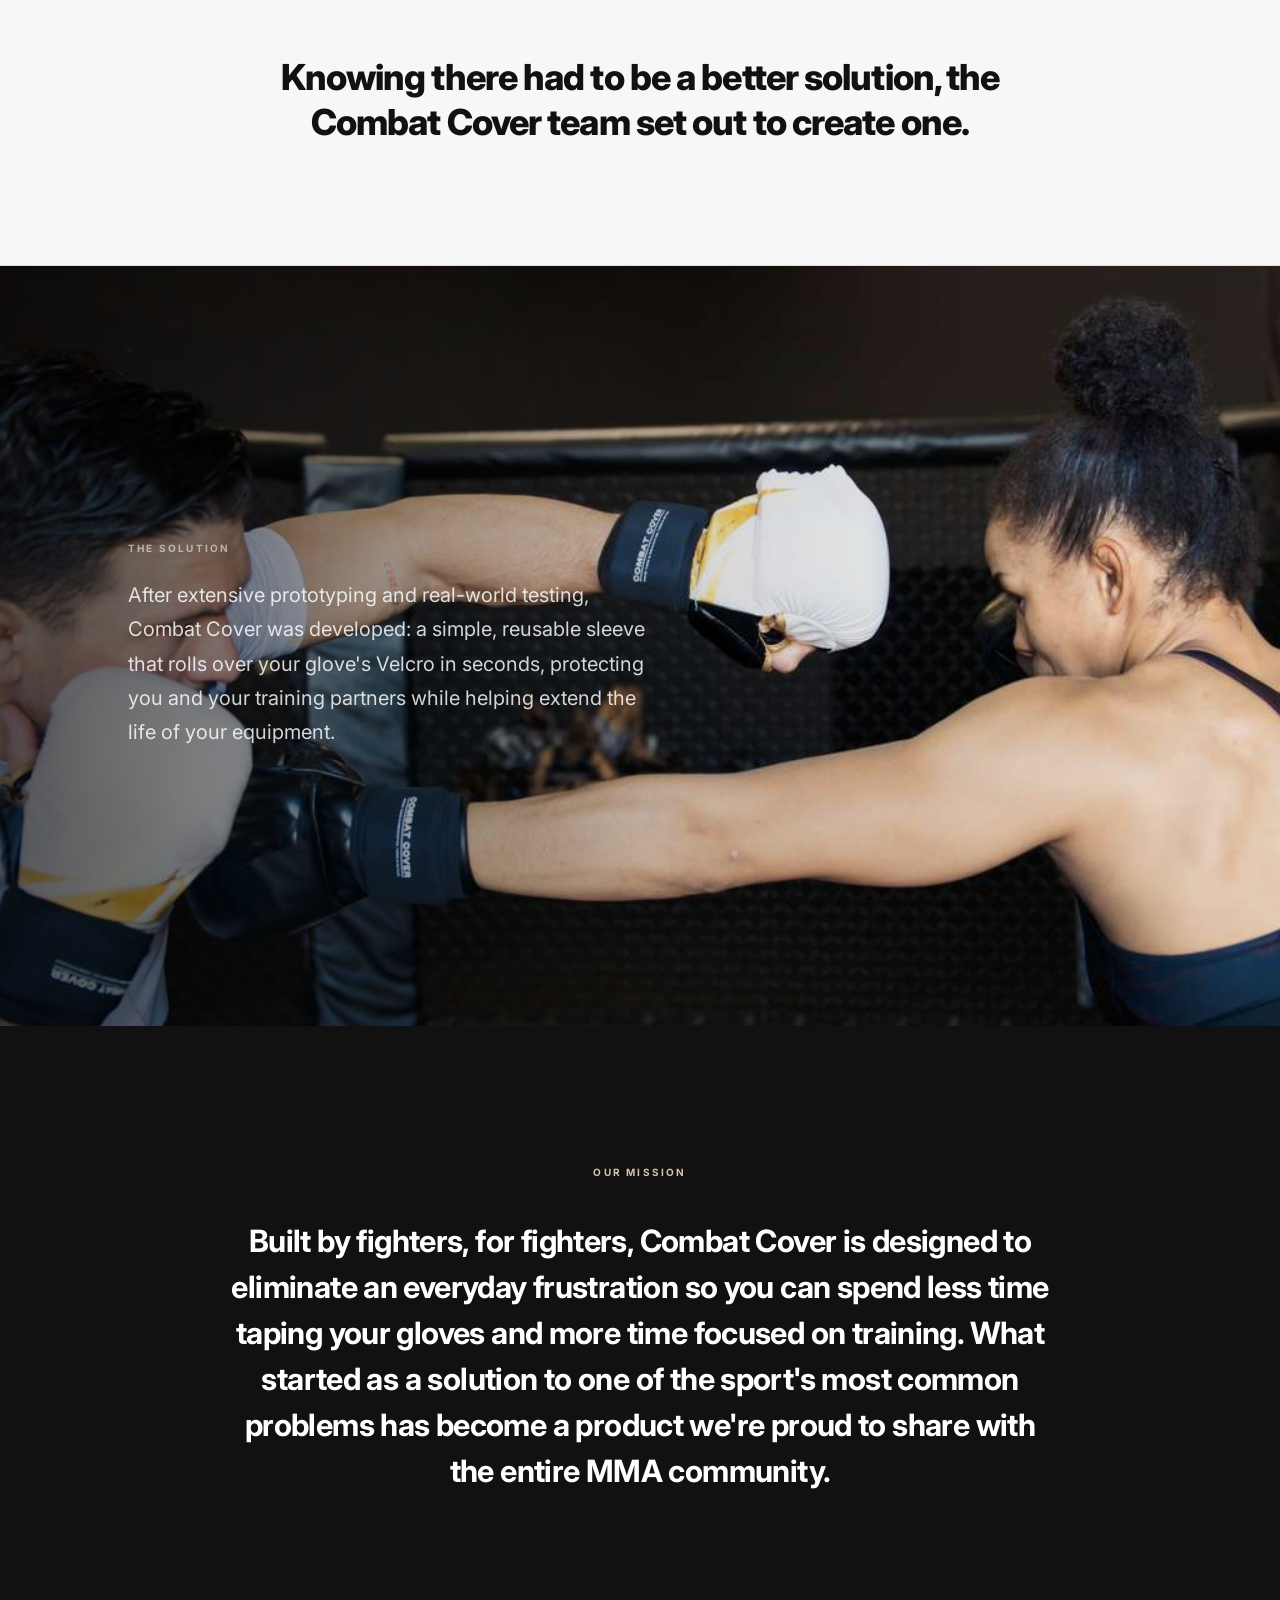
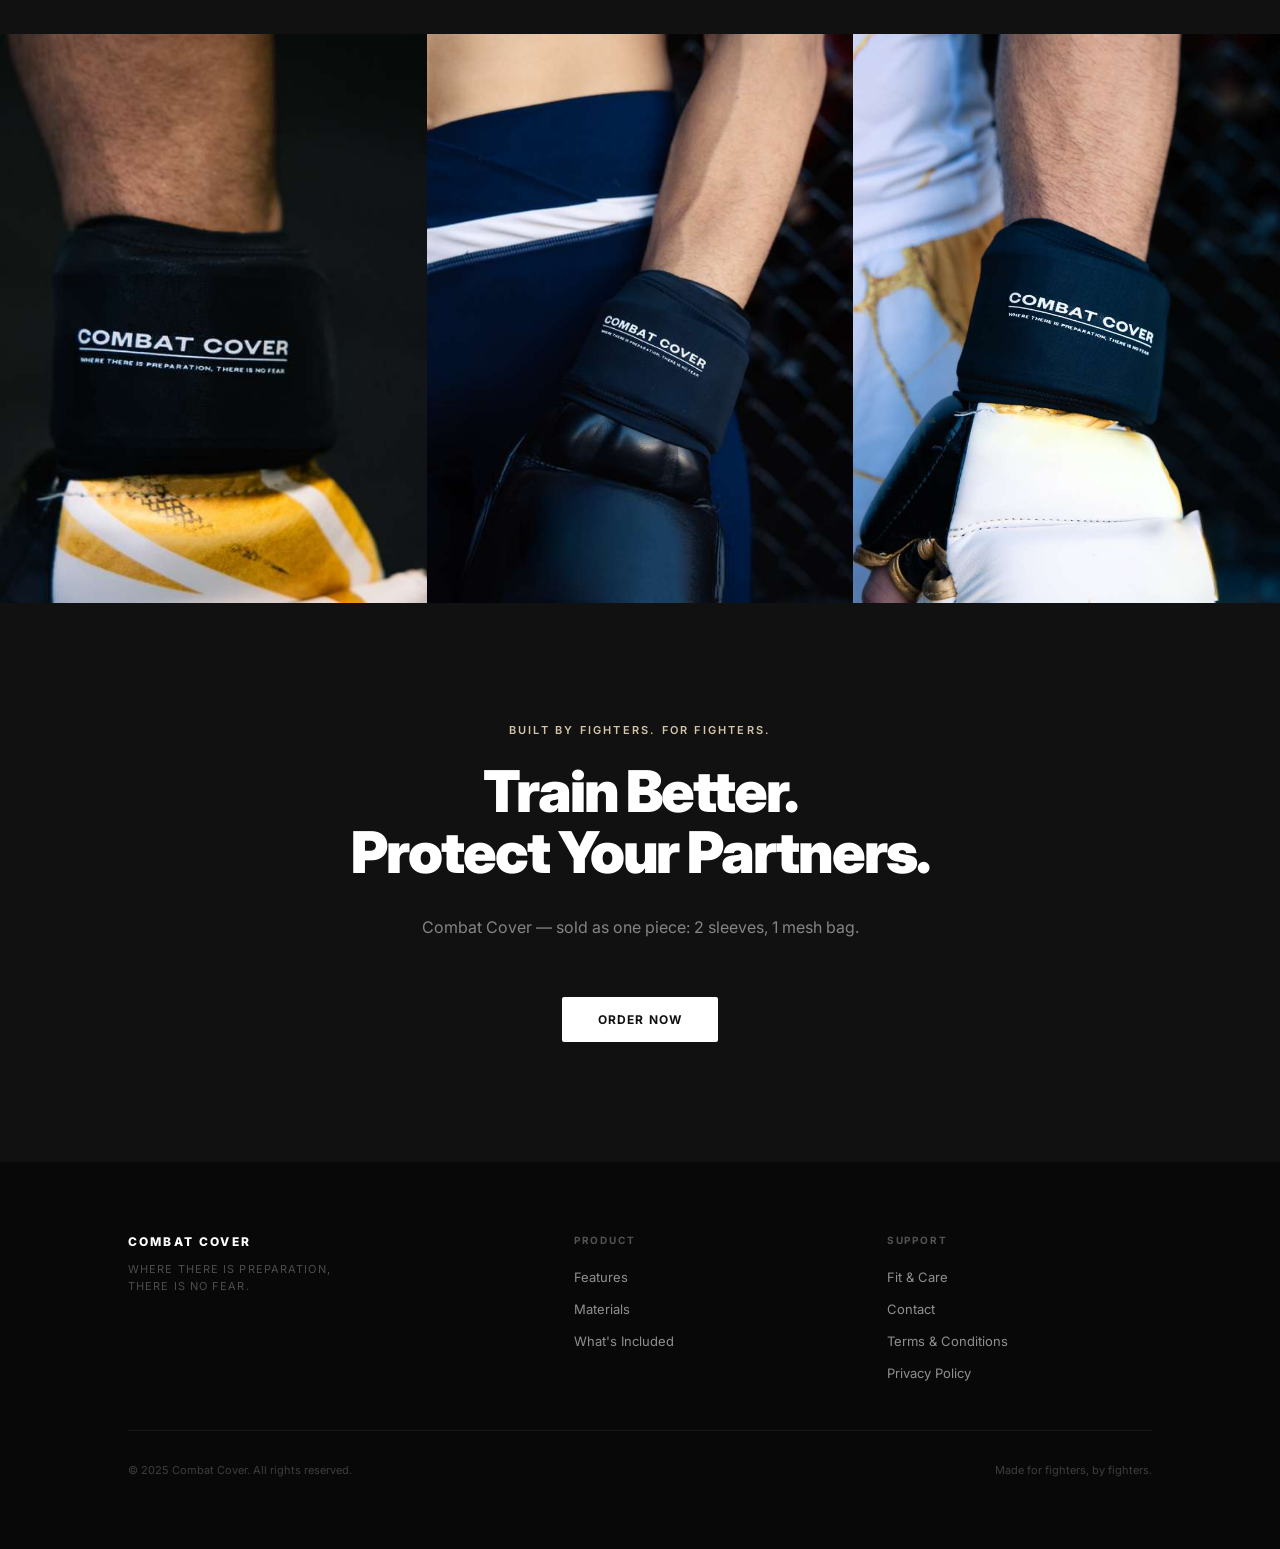
==== commit 8b495956: "contact form edit, and klaviyo integration" ====
--- a/about.html
+++ b/about.html
@@ -314,7 +314,7 @@
       <li><a href="index.html#materials">Specs</a></li>
       <li><a href="about.html" style="color: var(--text);">About</a></li>
       <li><a href="index.html#contact">Contact</a></li>
-      <li><a href="product.html" class="cta-link">Pre-order</a></li>
+      <li><a href="product.html" class="cta-link">Order Now</a></li>
     </ul>
     <div class="nav-right">
       <button class="cart-toggle" aria-label="Open cart">
@@ -336,7 +336,7 @@
     <li><a href="about.html" class="menu-link">About</a></li>
     <li><a href="index.html#contact" class="menu-link">Contact</a></li>
   </ul>
-  <a href="product.html" class="menu-cta menu-link">Pre-order Now</a>
+  <a href="product.html" class="menu-cta menu-link">Order Now</a>
 </div>
 
 <!-- ============================================================
@@ -414,8 +414,8 @@
 <section id="cta">
   <p class="cta-pre reveal">Built by fighters. For fighters.</p>
   <h2 class="cta-head reveal d1">Train Better.<br>Protect Your Partners.</h2>
-  <p class="cta-sub reveal d2">Combat Cover — sold as one piece: 2 sleeves, 1 mesh bag, 1 care card.</p>
-  <a href="product.html" class="btn btn-light reveal d3">Pre-order Now</a>
+  <p class="cta-sub reveal d2">Combat Cover — sold as one piece: 2 sleeves, 1 mesh bag.</p>
+  <a href="product.html" class="btn btn-light reveal d3">Order Now</a>
 </section>
 
 <!-- ============================================================
@@ -439,7 +439,8 @@
     <ul>
       <li><a href="index.html#care">Fit &amp; Care</a></li>
       <li><a href="index.html#contact">Contact</a></li>
-      <li><a href="#">Shipping &amp; Returns</a></li>
+      <li><a href="terms.html">Terms &amp; Conditions</a></li>
+      <li><a href="privacy.html">Privacy Policy</a></li>
     </ul>
   </div>
   <div class="ft-copy">
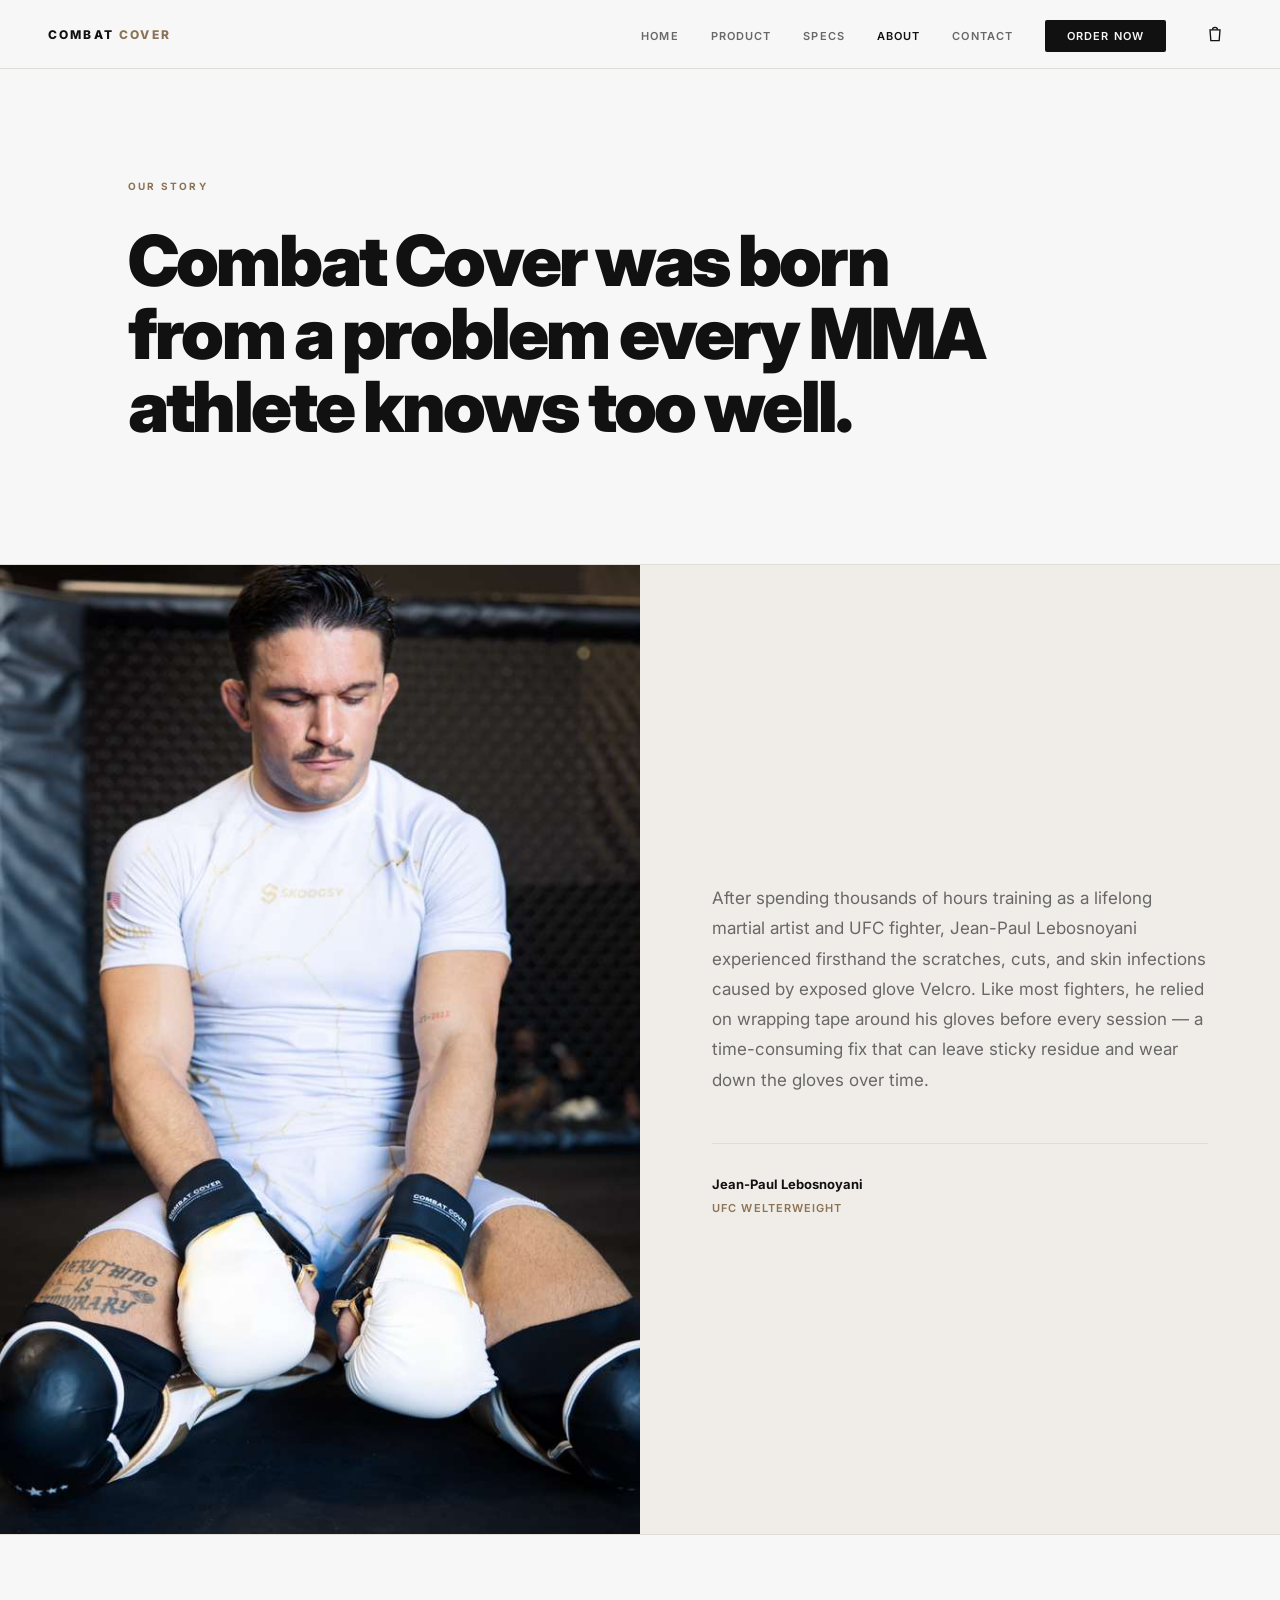
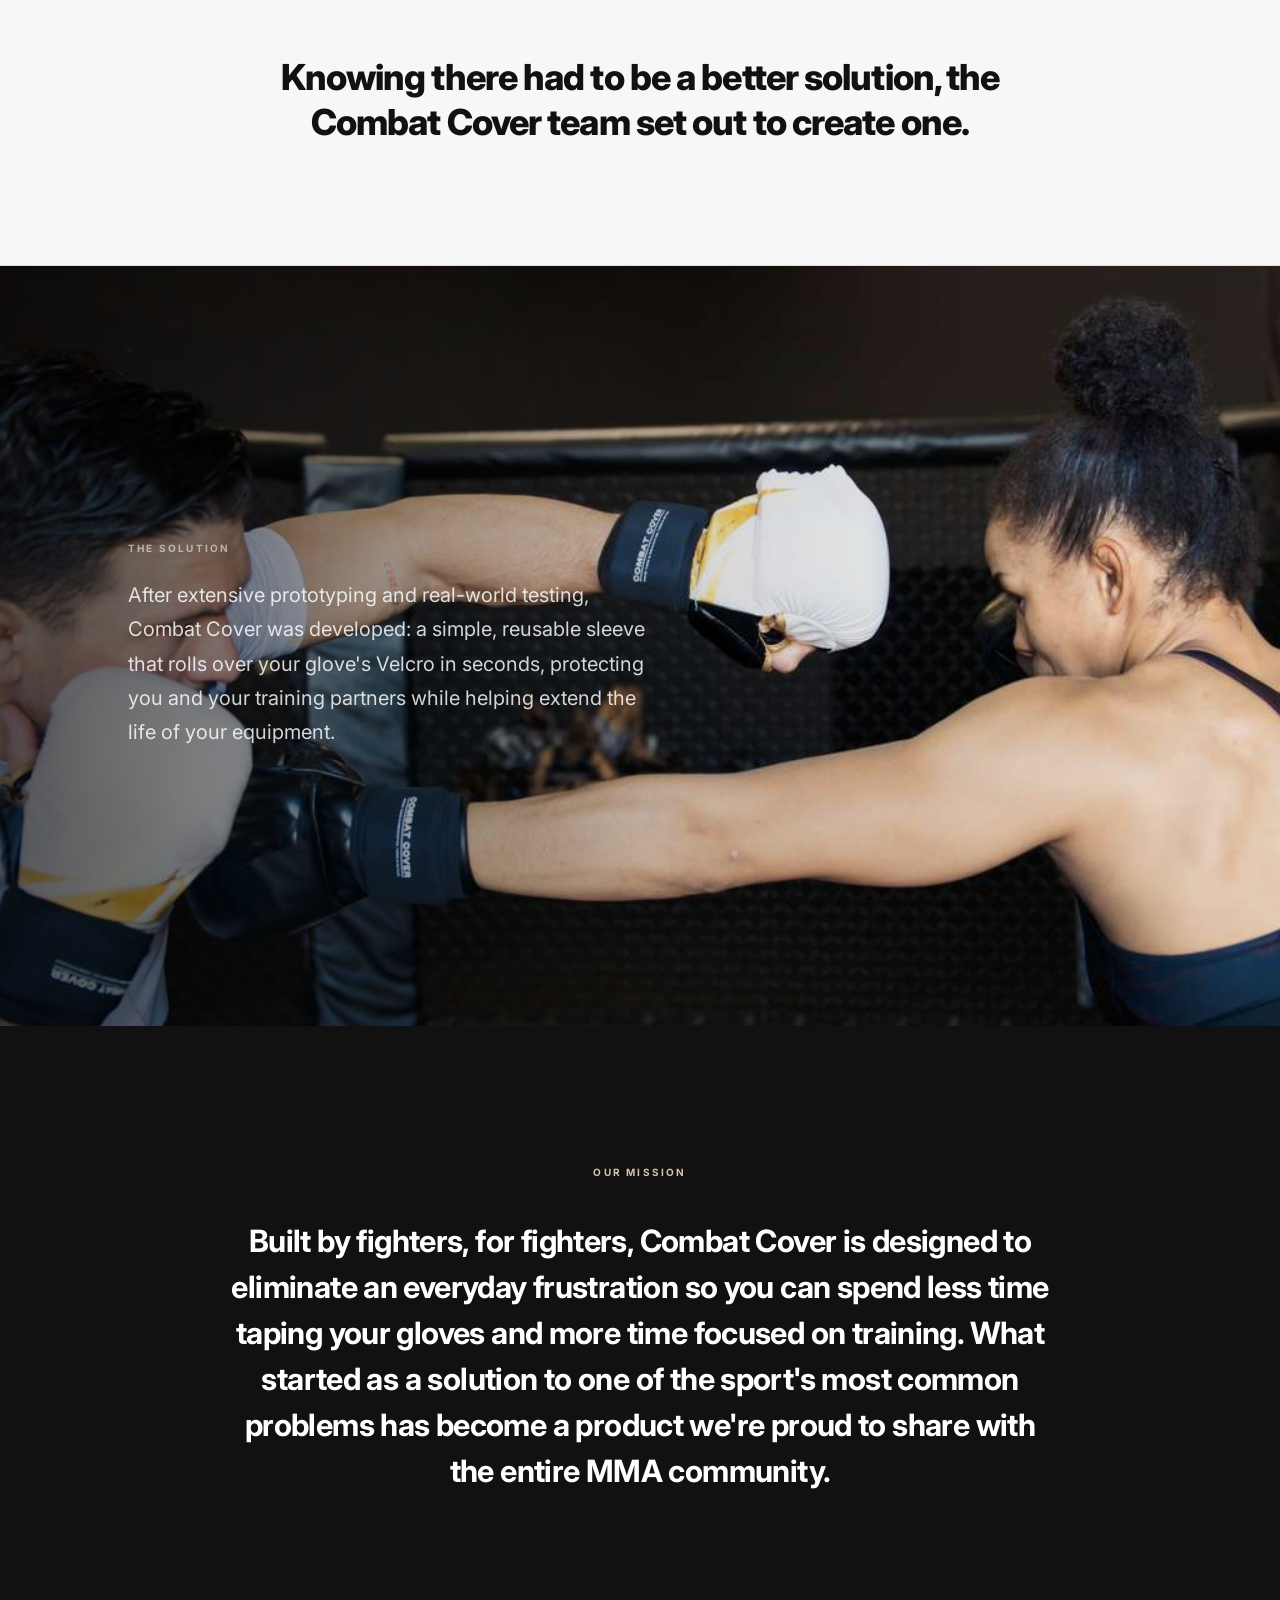
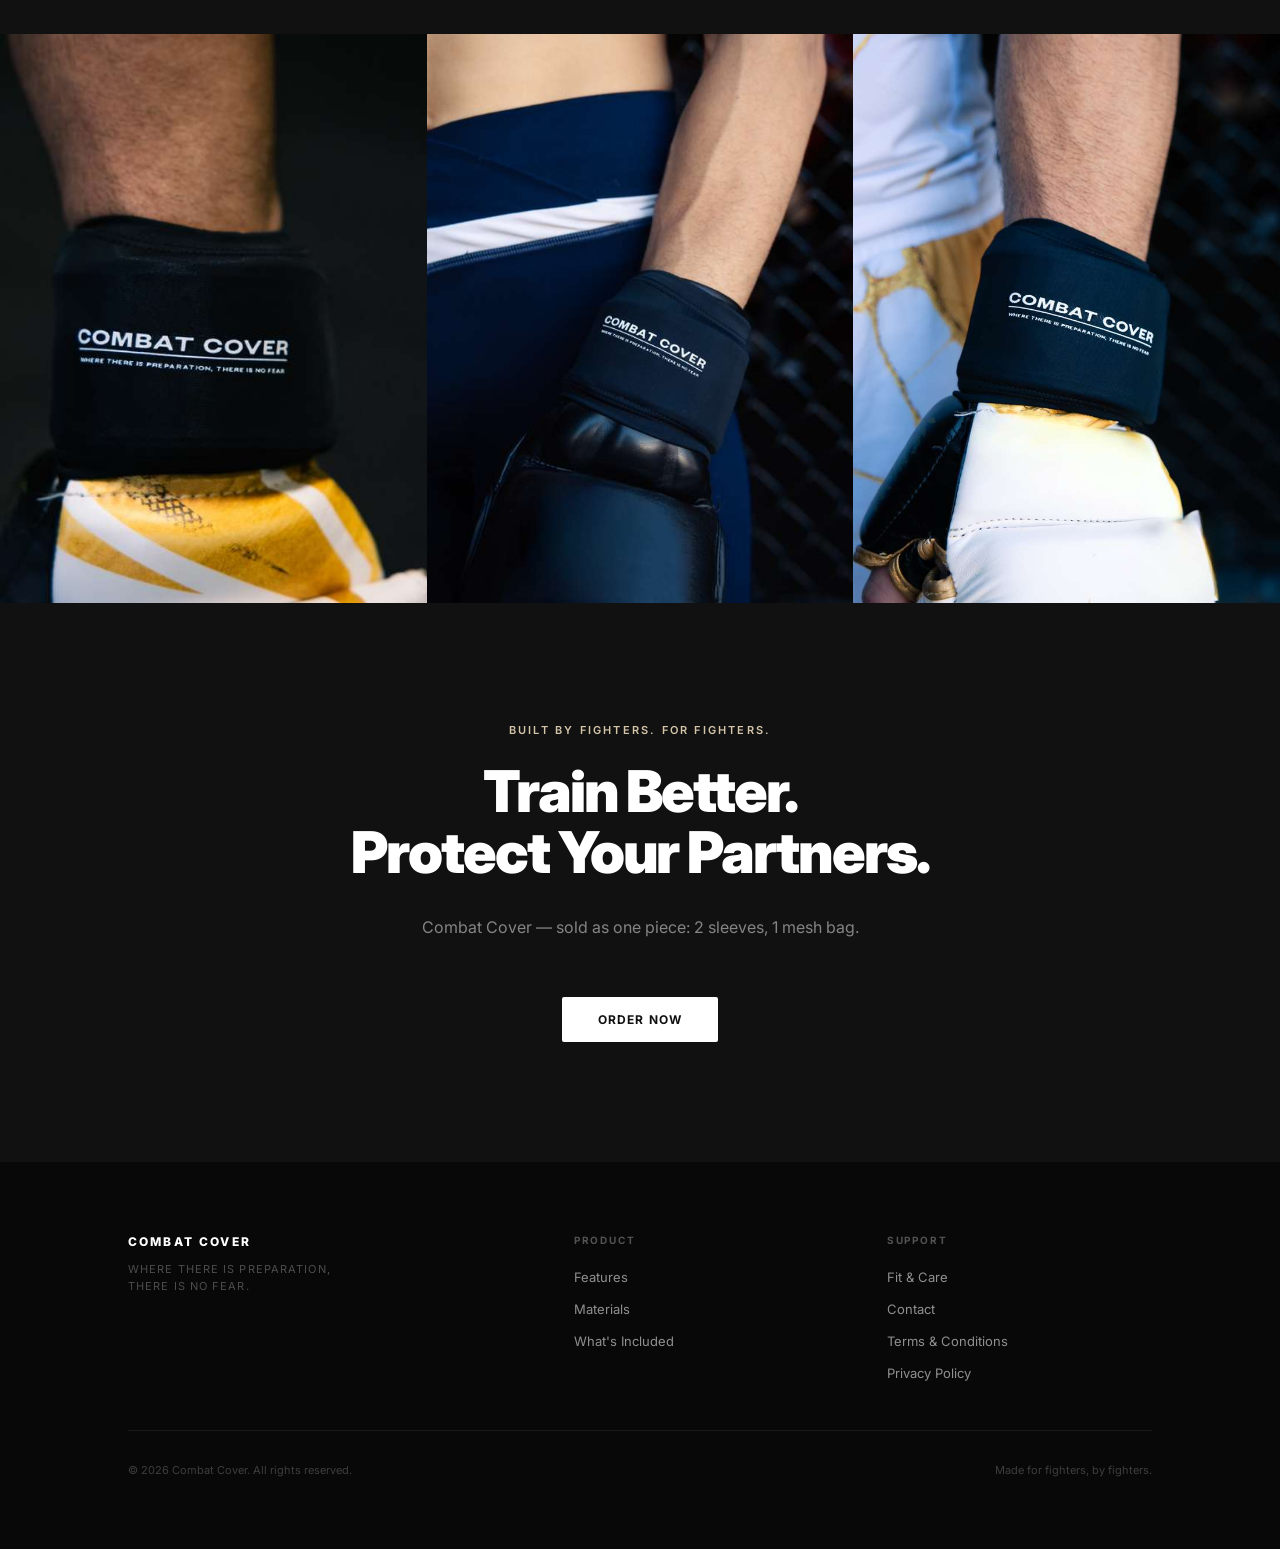
==== commit 112727a0: "updated footer" ====
--- a/about.html
+++ b/about.html
@@ -444,7 +444,7 @@
     </ul>
   </div>
   <div class="ft-copy">
-    <span>© 2025 Combat Cover. All rights reserved.</span>
+    <span>© 2026 Combat Cover. All rights reserved.</span>
     <span>Made for fighters, by fighters.</span>
   </div>
 </footer>
